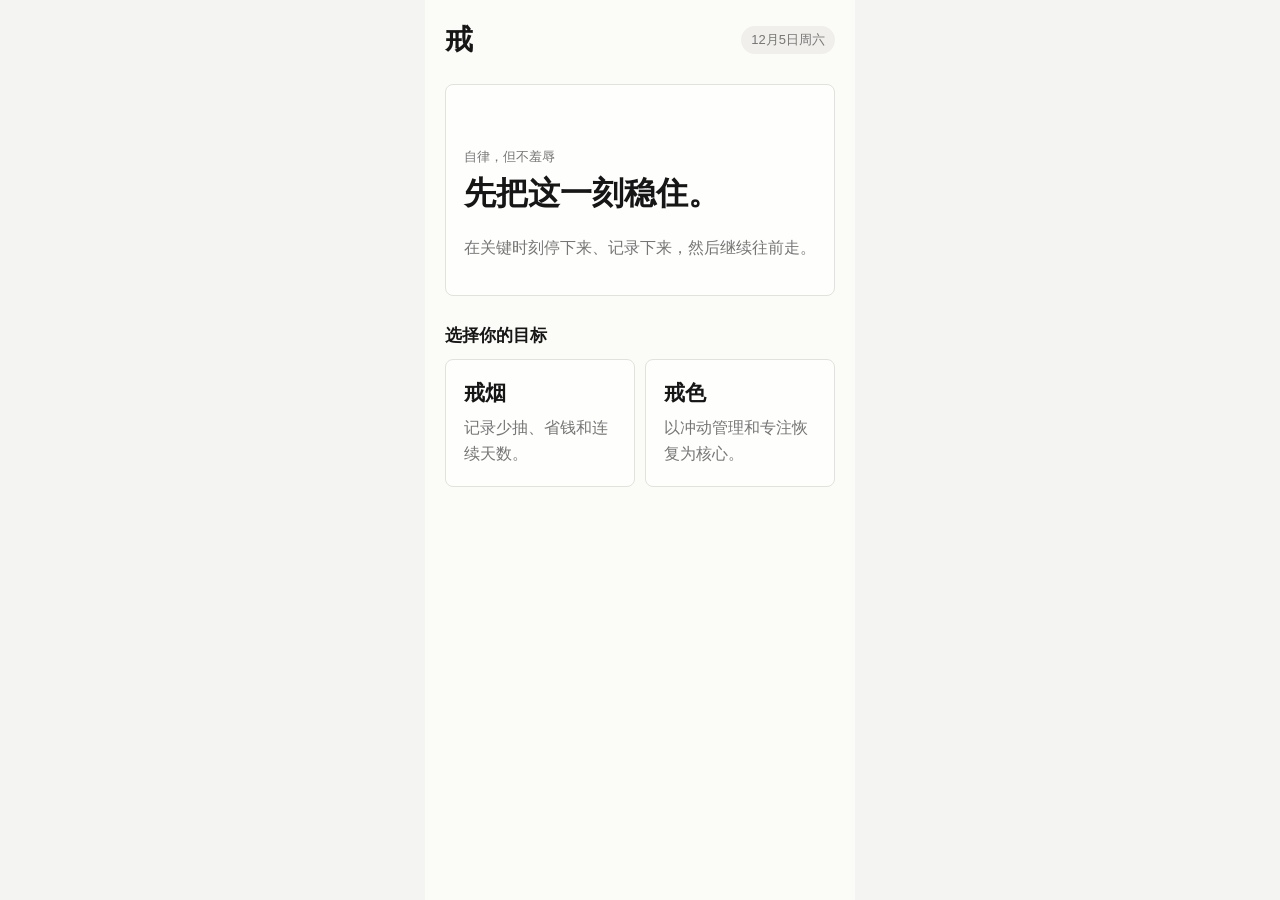
==== jie/index.html @ 543be64f "Add Jie app preview" ====
<!doctype html>
<html lang="zh-CN">
  <head>
    <meta charset="utf-8" />
    <meta name="viewport" content="width=device-width, initial-scale=1" />
    <title>戒</title>
    <meta name="theme-color" content="#f7f7f4" />
    <link rel="manifest" href="./manifest.webmanifest" />
    <link rel="stylesheet" href="./styles.css" />
  </head>
  <body>
    <div id="app" class="app-shell"></div>
    <script src="./app.js"></script>
  </body>
</html>
---- jie/styles.css ----
:root {
  color-scheme: light;
  --bg: #f4f4f2;
  --surface: #fbfbf8;
  --surface-soft: #f0efeb;
  --surface-raised: rgba(255, 255, 255, 0.74);
  --ink: #161616;
  --muted: #767676;
  --muted-soft: #a2a09a;
  --line: #e3e1dc;
  --line-strong: #d4d1ca;
  --accent: #b75f3b;
  --accent-soft: #f4e7df;
  --good: #2d7654;
  --danger: #a64b3c;
  --danger-soft: #f3dfda;
  --shadow: 0 18px 50px rgba(20, 20, 20, 0.08);
}

* {
  box-sizing: border-box;
}

html {
  background: var(--bg);
}

body {
  margin: 0;
  min-height: 100vh;
  background: var(--bg);
  color: var(--ink);
  font-family: -apple-system, BlinkMacSystemFont, "SF Pro Text", "Segoe UI", sans-serif;
}

button,
input,
select,
textarea {
  font: inherit;
}

button {
  border: 0;
  cursor: pointer;
  -webkit-tap-highlight-color: transparent;
}

.app-shell {
  width: 100%;
  max-width: 430px;
  min-height: 100svh;
  margin: 0 auto;
  background: var(--surface);
  overflow-x: hidden;
}

.screen {
  min-height: 100svh;
  padding: calc(18px + env(safe-area-inset-top)) 20px calc(100px + env(safe-area-inset-bottom));
}

.topbar {
  display: flex;
  align-items: center;
  justify-content: space-between;
  gap: 12px;
  min-height: 44px;
  margin-bottom: 22px;
}

.brand {
  margin: 0;
  color: var(--ink);
  font-size: 28px;
  font-weight: 760;
}

.compact-brand {
  font-size: 24px;
}

.date-pill,
.chip,
.status-dot {
  display: inline-flex;
  align-items: center;
  min-height: 28px;
  border-radius: 999px;
  padding: 4px 10px;
  background: var(--surface-soft);
  color: var(--muted);
  font-size: 13px;
  white-space: nowrap;
}

.date-pill {
  max-width: 58%;
  overflow: hidden;
  text-overflow: ellipsis;
}

.status-dot.done,
.chip.good {
  background: #e5efe9;
  color: var(--good);
}

.subtle {
  color: var(--muted);
  line-height: 1.6;
}

.section-title {
  margin: 28px 0 12px;
  font-size: 17px;
  font-weight: 700;
}

.first-title {
  margin-top: 0;
}

.section-kicker {
  color: var(--muted);
  font-size: 13px;
}

.home-screen {
  display: flex;
  flex-direction: column;
}

.today-hero {
  display: flex;
  min-height: 50svh;
  flex-direction: column;
  justify-content: center;
  padding: 16px 0 24px;
}

.eyebrow-row {
  display: flex;
  align-items: center;
  justify-content: space-between;
  gap: 12px;
  color: var(--muted);
  font-size: 14px;
}

.day-display {
  display: flex;
  align-items: baseline;
  justify-content: center;
  gap: 10px;
  margin-top: 44px;
  color: var(--ink);
}

.day-display span {
  color: var(--muted);
  font-size: 24px;
  font-weight: 520;
}

.day-display strong {
  font-size: clamp(112px, 35vw, 148px);
  font-weight: 780;
  line-height: 0.88;
}

.daily-line {
  margin: 22px 0 0;
  text-align: center;
  font-size: 22px;
  font-weight: 650;
}

.reason-line {
  max-width: 280px;
  margin: 14px auto 0;
  color: var(--muted);
  text-align: center;
  line-height: 1.55;
}

.week-strip {
  display: grid;
  grid-template-columns: repeat(7, 1fr);
  gap: 8px;
  width: 100%;
  margin-top: 30px;
}

.week-strip span {
  display: grid;
  justify-items: center;
  gap: 7px;
  color: var(--muted-soft);
  font-size: 11px;
}

.week-strip i {
  display: block;
  width: 100%;
  height: 5px;
  border-radius: 999px;
  background: var(--surface-soft);
}

.week-strip .kept i {
  background: var(--ink);
}

.week-strip .lapsed i {
  background: var(--accent);
}

.week-strip .today b {
  color: var(--ink);
}

.home-actions,
.split-actions {
  display: grid;
  grid-template-columns: 1fr 1fr;
  gap: 12px;
}

.primary,
.secondary,
.danger,
.quiet {
  width: 100%;
  min-height: 52px;
  border-radius: 8px;
  padding: 14px 16px;
  font-weight: 700;
  transition: transform 160ms ease, background 160ms ease, opacity 160ms ease;
}

.primary:active,
.secondary:active,
.danger:active,
.quiet:active,
.choice:active,
.tab:active {
  transform: scale(0.98);
}

.primary {
  background: var(--ink);
  color: #fff;
}

.secondary {
  background: var(--accent-soft);
  color: var(--accent);
}

.danger {
  background: var(--danger-soft);
  color: var(--danger);
}

.quiet {
  background: var(--surface-soft);
  color: var(--ink);
}

.calm-action,
.urgent-action {
  display: grid;
  gap: 5px;
  justify-items: start;
  min-height: 78px;
}

.calm-action small,
.urgent-action small {
  font-size: 12px;
  font-weight: 520;
  opacity: 0.72;
}

.quiet-summary {
  display: grid;
  grid-template-columns: repeat(3, 1fr);
  gap: 8px;
  margin-top: 14px;
  color: var(--muted);
  font-size: 12px;
  text-align: center;
}

.quiet-summary span {
  min-width: 0;
  overflow: hidden;
  border: 1px solid var(--line);
  border-radius: 8px;
  padding: 9px 6px;
  text-overflow: ellipsis;
  white-space: nowrap;
}

.hero-panel,
.note-panel,
.today-record-panel,
.record-card,
.stat-card,
.settings-list,
.stats-list {
  border: 1px solid var(--line);
  border-radius: 8px;
  background: var(--surface-raised);
}

.hero-panel,
.note-panel,
.today-record-panel,
.record-card,
.stat-card {
  padding: 18px;
}

.hero-panel strong {
  display: block;
  margin-bottom: 8px;
  font-size: 18px;
}

.onboarding-hero {
  min-height: 212px;
  display: flex;
  flex-direction: column;
  justify-content: flex-end;
}

.onboarding-hero strong {
  margin-top: 10px;
  font-size: 32px;
  line-height: 1.12;
}

.choice-grid,
.stats-grid {
  display: grid;
  grid-template-columns: 1fr 1fr;
  gap: 10px;
}

.choice {
  min-height: 128px;
  border: 1px solid var(--line);
  border-radius: 8px;
  padding: 18px;
  background: var(--surface-raised);
  color: var(--ink);
  text-align: left;
}

.choice.active {
  border-color: var(--ink);
  box-shadow: inset 0 0 0 1px var(--ink);
}

.choice b {
  display: block;
  margin-bottom: 8px;
  font-size: 21px;
}

.setup-card {
  margin-top: 16px;
  border: 1px solid var(--line);
  border-radius: 8px;
  padding: 16px;
  background: var(--surface-raised);
}

.field {
  display: grid;
  gap: 7px;
  margin: 12px 0;
}

.field label {
  color: var(--muted);
  font-size: 13px;
}

.field input,
.field select,
.field textarea {
  width: 100%;
  border: 1px solid var(--line);
  border-radius: 8px;
  background: rgba(255, 255, 255, 0.86);
  color: var(--ink);
  padding: 14px 12px;
}

.field input:focus,
.field select:focus,
.field textarea:focus {
  border-color: var(--ink);
  outline: 0;
}

.field textarea {
  min-height: 86px;
  resize: vertical;
}

.stack {
  display: grid;
  gap: 10px;
}

.today-record-panel h2 {
  margin: 8px 0 8px;
  font-size: 38px;
  line-height: 1.08;
}

.record-hint {
  display: grid;
  grid-template-columns: 1fr 1fr;
  gap: 8px;
  margin-top: 12px;
  color: var(--muted);
  font-size: 12px;
  text-align: center;
}

.record-hint span {
  border: 1px solid var(--line);
  border-radius: 8px;
  padding: 9px 8px;
}

.timeline {
  display: grid;
  gap: 10px;
}

.timeline-item {
  position: relative;
  border: 1px solid var(--line);
  border-radius: 8px;
  padding: 14px 14px 14px 18px;
  background: rgba(255, 255, 255, 0.58);
}

.timeline-item::before {
  position: absolute;
  top: 19px;
  left: 7px;
  width: 4px;
  height: 4px;
  border-radius: 50%;
  background: var(--accent);
  content: "";
}

.timeline-item.kept::before {
  background: var(--ink);
}

.timeline-item span {
  display: block;
  color: var(--muted);
  font-size: 12px;
}

.timeline-item strong {
  display: block;
  margin-top: 4px;
  font-size: 16px;
}

.stats-list,
.settings-list {
  overflow: hidden;
}

.stat-line,
.status-row {
  display: flex;
  align-items: center;
  justify-content: space-between;
  gap: 12px;
  min-height: 56px;
  border-bottom: 1px solid var(--line);
  padding: 0 16px;
}

.stat-line:last-child,
.status-row:last-child {
  border-bottom: 0;
}

.stat-line span,
.status-row span {
  color: var(--muted);
}

.stat-line strong {
  font-size: 28px;
}

.stat-hero {
  display: flex;
  min-height: 182px;
  align-items: baseline;
  justify-content: center;
  gap: 8px;
  margin-bottom: 14px;
  border: 1px solid var(--line);
  border-radius: 8px;
  background: var(--surface-raised);
}

.stat-hero span,
.stat-hero small {
  color: var(--muted);
  font-size: 15px;
}

.stat-hero strong {
  font-size: 112px;
  line-height: 0.88;
}

.note-panel {
  margin-top: 18px;
}

.note-panel h2 {
  margin: 0 0 8px;
  font-size: 20px;
}

.tabs {
  position: fixed;
  right: 0;
  bottom: 0;
  left: 0;
  z-index: 20;
  display: grid;
  grid-template-columns: repeat(4, 1fr);
  width: min(100%, 430px);
  margin: 0 auto;
  border-top: 1px solid rgba(212, 209, 202, 0.72);
  background: rgba(251, 251, 248, 0.9);
  backdrop-filter: blur(18px);
}

.tab {
  height: 66px;
  background: transparent;
  color: var(--muted);
  font-size: 13px;
}

.tab.active {
  color: var(--ink);
  font-weight: 760;
}

.overlay {
  position: fixed;
  inset: 0;
  z-index: 50;
  display: grid;
  place-items: end center;
  padding: 16px;
  background: rgba(18, 18, 18, 0.32);
}

.modal {
  width: min(100%, 430px);
  max-height: 88vh;
  overflow: auto;
  border-radius: 8px;
  padding: 20px;
  background: var(--surface);
  box-shadow: var(--shadow);
}

.review-modal h2 {
  margin: 0 0 8px;
  font-size: 30px;
}

.emergency-overlay {
  place-items: stretch center;
  padding: 0;
  background: var(--surface);
}

.emergency-sheet {
  display: flex;
  width: min(100%, 430px);
  min-height: 100svh;
  max-height: none;
  flex-direction: column;
  border-radius: 0;
  padding: calc(18px + env(safe-area-inset-top)) 20px calc(28px + env(safe-area-inset-bottom));
  box-shadow: none;
}

.emergency-top {
  display: flex;
  align-items: center;
  justify-content: space-between;
  min-height: 44px;
  color: var(--muted);
  font-size: 13px;
}

.icon-close {
  min-height: 32px;
  border-radius: 999px;
  padding: 0 10px;
  background: var(--surface-soft);
  color: var(--muted);
  font-size: 13px;
}

.progress {
  height: 8px;
  margin: 12px 0;
  overflow: hidden;
  border-radius: 999px;
  background: var(--surface-soft);
}

.hairline-progress {
  height: 3px;
  margin: 8px 0 0;
}

.progress > div {
  width: var(--progress);
  height: 100%;
  background: var(--ink);
  transition: width 220ms ease;
}

.emergency-copy {
  display: flex;
  flex: 1;
  flex-direction: column;
  justify-content: center;
  padding: 44px 0;
}

.emergency-cue {
  width: fit-content;
  margin-bottom: 18px;
  border-radius: 999px;
  padding: 6px 10px;
  background: var(--surface-soft);
  color: var(--muted);
  font-size: 13px;
}

.emergency-copy h2 {
  margin: 0;
  font-size: 44px;
  line-height: 1.08;
}

.emergency-copy p {
  max-width: 310px;
  margin: 18px 0 0;
  color: var(--muted);
  font-size: 18px;
  line-height: 1.65;
}

.breath-guide {
  display: grid;
  grid-template-columns: repeat(6, 1fr);
  gap: 8px;
  width: min(100%, 300px);
  margin-top: 36px;
}

.breath-guide span {
  height: 48px;
  border-radius: 999px;
  background: var(--surface-soft);
  animation: breathe 2400ms ease-in-out infinite;
  animation-delay: var(--delay);
}

@keyframes breathe {
  0%,
  100% {
    transform: scaleY(0.38);
    background: var(--surface-soft);
  }

  45% {
    transform: scaleY(1);
    background: var(--ink);
  }
}

.emergency-reason {
  margin: 0 0 14px;
  border-left: 2px solid var(--line-strong);
  padding-left: 12px;
  color: var(--muted);
  line-height: 1.55;
}

.emergency-actions {
  padding-bottom: 8px;
}

.empty {
  border: 1px solid var(--line);
  border-radius: 8px;
  padding: 22px;
  background: rgba(255, 255, 255, 0.58);
  color: var(--muted);
  text-align: center;
}

.toast {
  position: fixed;
  left: 50%;
  bottom: 82px;
  z-index: 60;
  width: min(88%, 330px);
  transform: translateX(-50%);
  border-radius: 8px;
  padding: 12px 14px;
  background: var(--ink);
  color: #fff;
  text-align: center;
  box-shadow: var(--shadow);
}

@media (max-width: 380px) {
  .screen {
    padding-right: 16px;
    padding-left: 16px;
  }

  .day-display strong {
    font-size: 102px;
  }

  .emergency-copy h2 {
    font-size: 38px;
  }

  .today-record-panel h2 {
    font-size: 32px;
  }
}

@media (max-width: 420px) {
  .choice-grid {
    grid-template-columns: 1fr;
  }
}
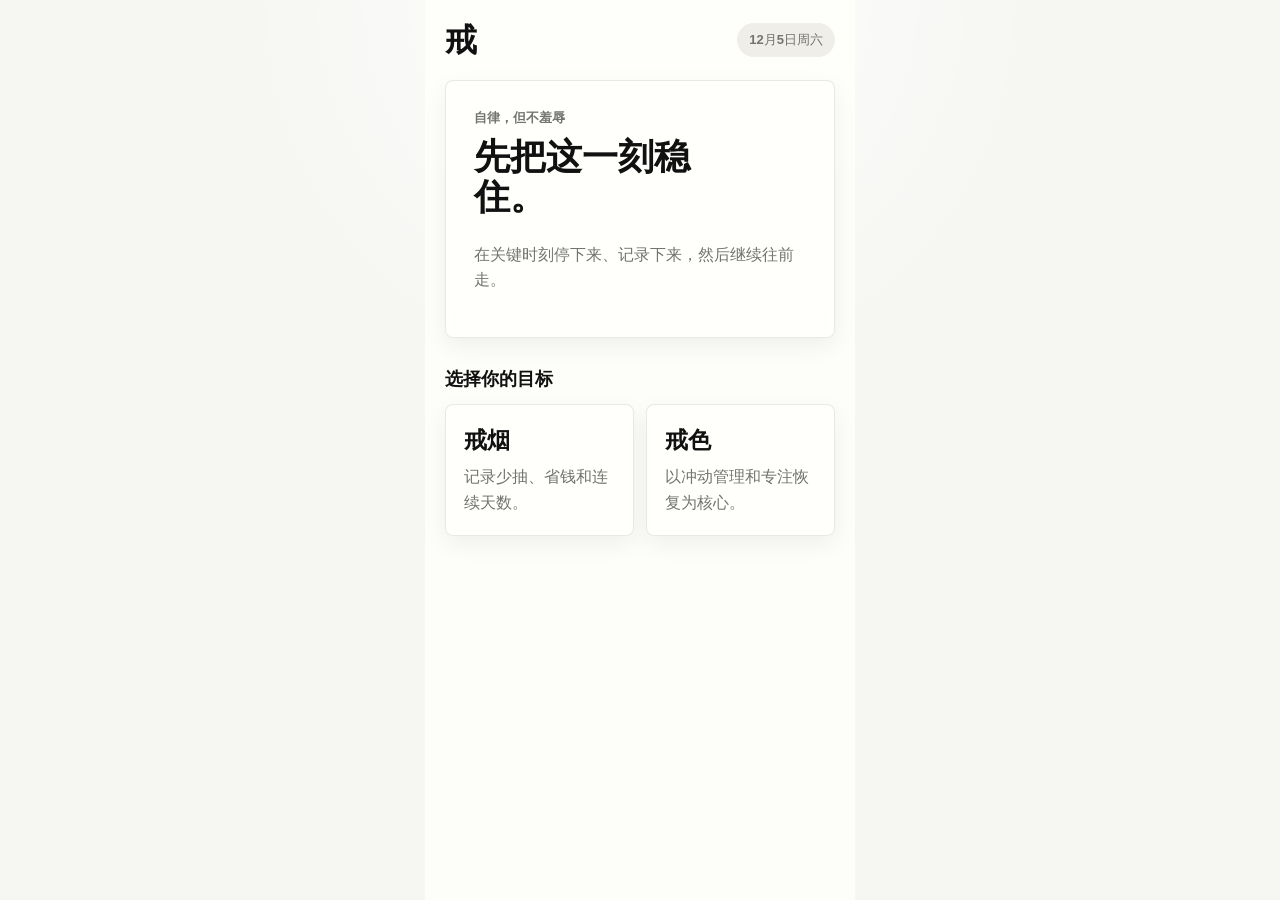
==== commit 627ec803: "Upgrade Jie preview to UI 3" ====
--- a/jie/index.html
+++ b/jie/index.html
@@ -5,6 +5,9 @@
     <meta name="viewport" content="width=device-width, initial-scale=1" />
     <title>戒</title>
     <meta name="theme-color" content="#f7f7f4" />
+    <meta name="apple-mobile-web-app-capable" content="yes" />
+    <meta name="apple-mobile-web-app-title" content="戒" />
+    <meta name="apple-mobile-web-app-status-bar-style" content="default" />
     <link rel="manifest" href="./manifest.webmanifest" />
     <link rel="stylesheet" href="./styles.css" />
   </head>
--- a/jie/styles.css
+++ b/jie/styles.css
@@ -769,3 +769,508 @@
     grid-template-columns: 1fr;
   }
 }
+
+/* UI 3.0: iPhone-native visual polish layer */
+:root {
+  color-scheme: light dark;
+  --bg: #f6f6f3;
+  --surface: #fdfdf9;
+  --surface-soft: #efeee9;
+  --surface-raised: rgba(255, 255, 252, 0.82);
+  --surface-glass: rgba(255, 255, 252, 0.74);
+  --ink: #111111;
+  --muted: #73736f;
+  --muted-soft: #a7a49d;
+  --line: rgba(30, 30, 30, 0.1);
+  --line-strong: rgba(30, 30, 30, 0.18);
+  --accent: #9f6044;
+  --accent-soft: #f0e4dc;
+  --good: #2f6f52;
+  --danger: #9d4d42;
+  --danger-soft: #f1ded9;
+  --dock: rgba(255, 255, 252, 0.86);
+  --shadow: 0 18px 42px rgba(17, 17, 17, 0.08);
+  --shadow-soft: 0 8px 24px rgba(17, 17, 17, 0.06);
+}
+
+html {
+  background: var(--bg);
+}
+
+body {
+  background:
+    radial-gradient(circle at 50% 0%, rgba(255, 255, 255, 0.92), transparent 36%),
+    var(--bg);
+  -webkit-font-smoothing: antialiased;
+  text-rendering: optimizeLegibility;
+}
+
+.app-shell {
+  position: relative;
+  background:
+    linear-gradient(180deg, rgba(255, 255, 252, 0.72), transparent 260px),
+    var(--surface);
+}
+
+.screen {
+  animation: screen-enter 220ms ease both;
+}
+
+@keyframes screen-enter {
+  from {
+    opacity: 0;
+    transform: translateY(6px);
+  }
+
+  to {
+    opacity: 1;
+    transform: translateY(0);
+  }
+}
+
+.topbar {
+  margin-bottom: 18px;
+}
+
+.app-mark {
+  font-size: 32px;
+  line-height: 1;
+}
+
+.page-title {
+  font-size: 26px;
+  line-height: 1.12;
+}
+
+.date-pill,
+.status-dot {
+  min-height: 34px;
+  padding: 6px 12px;
+  background: var(--surface-soft);
+  color: var(--muted);
+  font-weight: 560;
+}
+
+.section-title {
+  margin: 30px 0 14px;
+  font-size: 18px;
+  line-height: 1.25;
+}
+
+.section-kicker {
+  font-size: 13px;
+  font-weight: 620;
+}
+
+.ios-panel,
+.hero-panel,
+.today-record-panel,
+.record-card,
+.stat-card,
+.note-panel,
+.settings-list,
+.stats-list,
+.timeline-item,
+.empty {
+  border-color: var(--line);
+  background: var(--surface-glass);
+  box-shadow: var(--shadow-soft);
+  backdrop-filter: blur(18px);
+}
+
+.onboarding-hero {
+  min-height: 232px;
+  padding: 28px;
+}
+
+.onboarding-hero strong {
+  max-width: 280px;
+  font-size: 36px;
+  letter-spacing: 0;
+}
+
+.choice-grid {
+  gap: 12px;
+}
+
+.choice {
+  min-height: 132px;
+  background: var(--surface-glass);
+  box-shadow: var(--shadow-soft);
+  transition:
+    transform 160ms ease,
+    border-color 160ms ease,
+    background 160ms ease,
+    box-shadow 160ms ease;
+}
+
+.choice.active {
+  background: color-mix(in srgb, var(--surface) 86%, var(--ink) 14%);
+  box-shadow: inset 0 0 0 1px var(--ink), var(--shadow-soft);
+}
+
+.choice b {
+  font-size: 23px;
+  letter-spacing: 0;
+}
+
+.setup-card {
+  padding: 18px;
+}
+
+.field input,
+.field select,
+.field textarea {
+  border-color: var(--line);
+  background: color-mix(in srgb, var(--surface) 86%, transparent);
+  box-shadow: inset 0 1px 0 rgba(255, 255, 255, 0.56);
+}
+
+.field input:focus,
+.field select:focus,
+.field textarea:focus {
+  border-color: var(--ink);
+  box-shadow: 0 0 0 3px color-mix(in srgb, var(--ink) 9%, transparent);
+}
+
+.home-screen {
+  justify-content: flex-start;
+}
+
+.status-stage {
+  min-height: 52svh;
+  padding: 18px 0 24px;
+}
+
+.eyebrow-row {
+  font-weight: 620;
+}
+
+.day-display {
+  margin-top: 42px;
+}
+
+.day-display strong {
+  font-size: 132px;
+  font-variant-numeric: tabular-nums;
+  letter-spacing: 0;
+}
+
+.daily-line {
+  margin-top: 24px;
+  font-size: 24px;
+  line-height: 1.2;
+  letter-spacing: 0;
+}
+
+.reason-line {
+  max-width: 300px;
+  font-size: 15px;
+}
+
+.week-strip {
+  margin-top: 34px;
+}
+
+.week-strip i {
+  height: 6px;
+}
+
+.week-strip .kept i {
+  background: linear-gradient(90deg, var(--ink), color-mix(in srgb, var(--ink) 78%, var(--good)));
+}
+
+.action-dock {
+  border: 1px solid var(--line);
+  border-radius: 8px;
+  padding: 10px;
+  background: var(--dock);
+  box-shadow: var(--shadow);
+  backdrop-filter: blur(18px);
+}
+
+.primary,
+.secondary,
+.danger,
+.quiet {
+  min-height: 56px;
+  border-radius: 8px;
+  letter-spacing: 0;
+  box-shadow: none;
+}
+
+.primary {
+  background: var(--ink);
+}
+
+.secondary {
+  background: var(--accent-soft);
+}
+
+.calm-action,
+.urgent-action {
+  min-height: 82px;
+  align-content: center;
+}
+
+.calm-action span,
+.urgent-action span {
+  font-size: 17px;
+}
+
+.compact-metrics {
+  margin-top: 12px;
+}
+
+.compact-metrics span {
+  background: color-mix(in srgb, var(--surface) 72%, transparent);
+}
+
+.today-record-panel {
+  padding: 22px;
+}
+
+.today-record-panel h2 {
+  font-size: 42px;
+  letter-spacing: 0;
+}
+
+.record-hint {
+  gap: 10px;
+}
+
+.record-hint span {
+  background: color-mix(in srgb, var(--surface) 72%, transparent);
+}
+
+.record-timeline {
+  position: relative;
+  gap: 12px;
+}
+
+.timeline-item {
+  padding: 16px 16px 16px 20px;
+}
+
+.timeline-item strong {
+  font-size: 18px;
+}
+
+.stat-hero {
+  border-color: var(--line);
+  background: var(--surface-glass);
+}
+
+.stat-hero strong {
+  font-variant-numeric: tabular-nums;
+  letter-spacing: 0;
+}
+
+.stat-line,
+.status-row {
+  min-height: 60px;
+}
+
+.tabs {
+  bottom: 0;
+  min-height: calc(70px + env(safe-area-inset-bottom));
+  padding-bottom: env(safe-area-inset-bottom);
+  border-top: 1px solid var(--line);
+  background: var(--dock);
+  backdrop-filter: blur(24px);
+}
+
+.tab {
+  position: relative;
+  height: 70px;
+  font-weight: 560;
+}
+
+.tab::before {
+  position: absolute;
+  top: 11px;
+  left: 50%;
+  width: 18px;
+  height: 3px;
+  transform: translateX(-50%) scaleX(0);
+  border-radius: 999px;
+  background: var(--ink);
+  content: "";
+  transition: transform 160ms ease;
+}
+
+.tab.active::before {
+  transform: translateX(-50%) scaleX(1);
+}
+
+.overlay {
+  animation: overlay-enter 180ms ease both;
+  backdrop-filter: blur(10px);
+}
+
+@keyframes overlay-enter {
+  from {
+    opacity: 0;
+  }
+
+  to {
+    opacity: 1;
+  }
+}
+
+.modal {
+  animation: sheet-enter 220ms ease both;
+}
+
+@keyframes sheet-enter {
+  from {
+    transform: translateY(18px);
+  }
+
+  to {
+    transform: translateY(0);
+  }
+}
+
+.emergency-overlay {
+  background:
+    radial-gradient(circle at 50% 22%, color-mix(in srgb, var(--accent-soft) 62%, transparent), transparent 30%),
+    var(--surface);
+}
+
+.emergency-sheet {
+  background: transparent;
+}
+
+.emergency-top {
+  font-weight: 620;
+}
+
+.emergency-copy {
+  padding: 38px 0;
+}
+
+.emergency-copy h2 {
+  font-size: 46px;
+  letter-spacing: 0;
+}
+
+.emergency-copy p {
+  max-width: 322px;
+  font-size: 18px;
+}
+
+.breath-orb {
+  display: grid;
+  place-items: center;
+  width: 132px;
+  height: 132px;
+  margin: 34px auto 0;
+  border-radius: 50%;
+  background: color-mix(in srgb, var(--accent-soft) 76%, transparent);
+}
+
+.breath-orb span {
+  width: 72px;
+  height: 72px;
+  border-radius: 50%;
+  background: var(--ink);
+  animation: orb-breathe 4200ms ease-in-out infinite;
+}
+
+@keyframes orb-breathe {
+  0%,
+  100% {
+    opacity: 0.72;
+    transform: scale(0.72);
+  }
+
+  50% {
+    opacity: 1;
+    transform: scale(1.18);
+  }
+}
+
+.breath-guide {
+  width: min(100%, 260px);
+  margin: 24px auto 0;
+}
+
+.breath-guide span {
+  height: 30px;
+}
+
+.emergency-reason {
+  border-left-color: var(--line-strong);
+}
+
+.toast {
+  bottom: calc(86px + env(safe-area-inset-bottom));
+  background: color-mix(in srgb, var(--ink) 94%, transparent);
+  backdrop-filter: blur(16px);
+}
+
+@media (prefers-color-scheme: dark) {
+  :root {
+    --bg: #11110f;
+    --surface: #171715;
+    --surface-soft: #22221f;
+    --surface-raised: rgba(32, 32, 29, 0.78);
+    --surface-glass: rgba(28, 28, 25, 0.72);
+    --ink: #f3f2ed;
+    --muted: #aaa7a0;
+    --muted-soft: #77736c;
+    --line: rgba(255, 255, 255, 0.1);
+    --line-strong: rgba(255, 255, 255, 0.18);
+    --accent: #d09779;
+    --accent-soft: rgba(128, 82, 58, 0.3);
+    --good: #7bc29d;
+    --danger: #d38a7d;
+    --danger-soft: rgba(122, 65, 57, 0.32);
+    --dock: rgba(24, 24, 21, 0.86);
+    --shadow: 0 18px 42px rgba(0, 0, 0, 0.32);
+    --shadow-soft: 0 8px 24px rgba(0, 0, 0, 0.24);
+  }
+
+  body {
+    background:
+      radial-gradient(circle at 50% 0%, rgba(255, 255, 255, 0.06), transparent 34%),
+      var(--bg);
+  }
+
+  .field input,
+  .field select,
+  .field textarea {
+    box-shadow: inset 0 1px 0 rgba(255, 255, 255, 0.06);
+  }
+}
+
+@media (prefers-reduced-motion: reduce) {
+  *,
+  *::before,
+  *::after {
+    animation-duration: 1ms !important;
+    scroll-behavior: auto !important;
+    transition-duration: 1ms !important;
+  }
+}
+
+@media (max-width: 380px) {
+  .day-display strong {
+    font-size: 108px;
+  }
+
+  .daily-line {
+    font-size: 22px;
+  }
+
+  .breath-orb {
+    width: 112px;
+    height: 112px;
+  }
+
+  .breath-orb span {
+    width: 62px;
+    height: 62px;
+  }
+}
